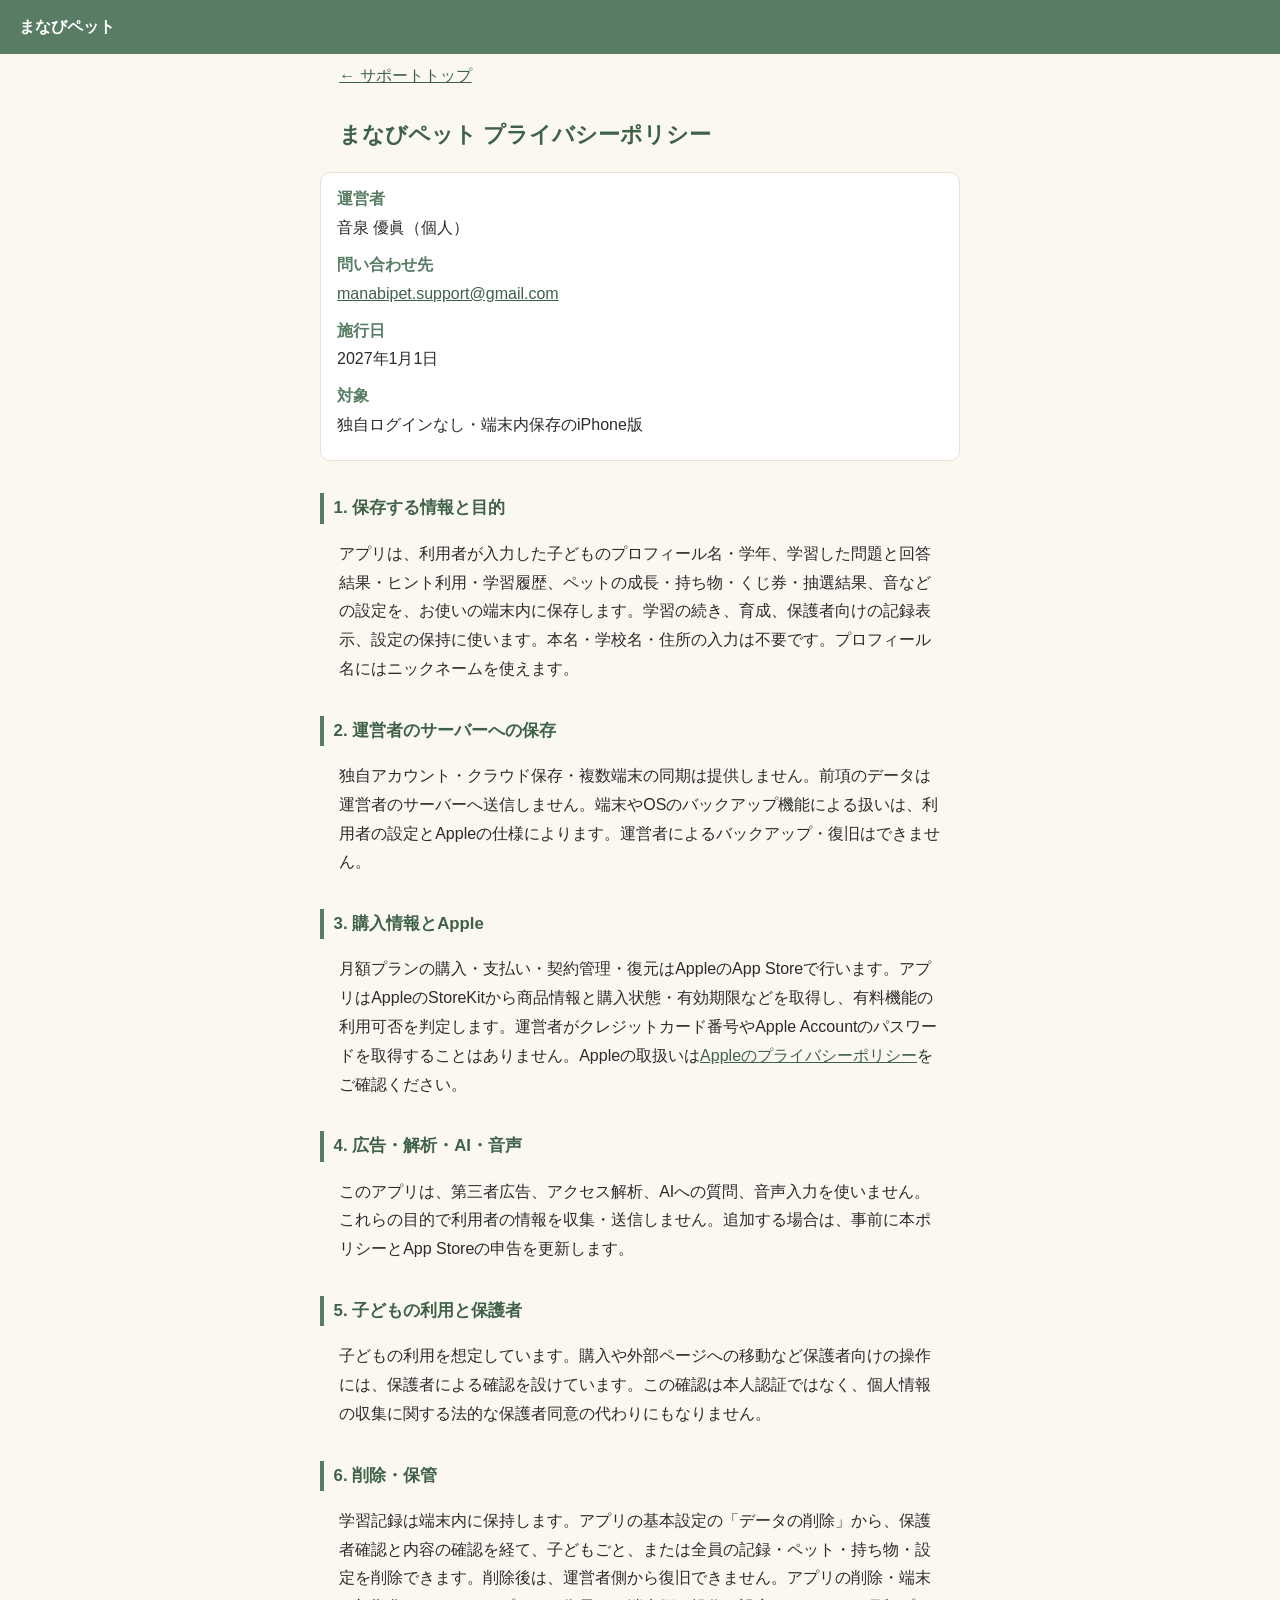
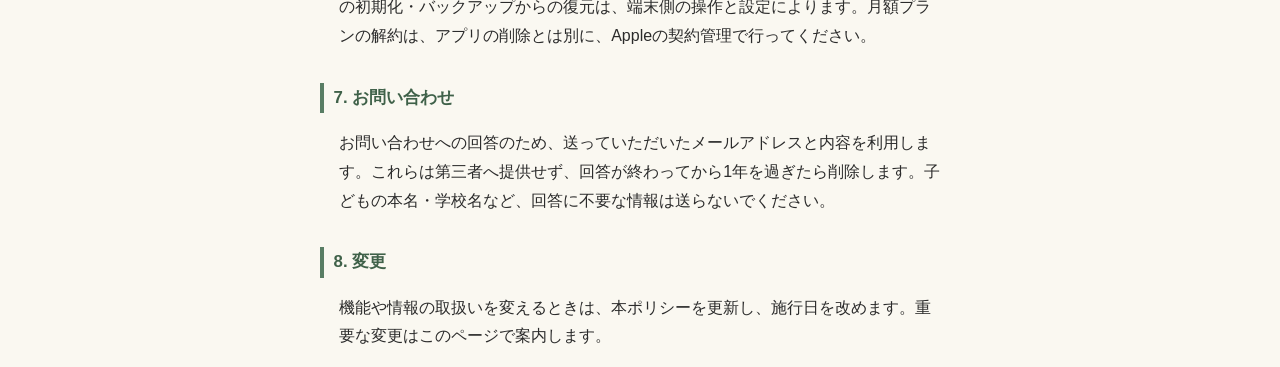
==== privacy.html @ 97fb30bc "まなびペットのサポートページを公開（ポリシー・規約・問い合わせ）" ====
<!doctype html><html lang="ja"><head><meta charset="utf-8"><meta name="viewport" content="width=device-width,initial-scale=1"><title>プライバシーポリシー｜まなびペット</title><link rel="stylesheet" href="style.css"></head><body>
<p><a href="index.html">← サポートトップ</a></p>
<h1>まなびペット プライバシーポリシー</h1>
<dl><dt>運営者</dt><dd>音泉 優眞（個人）</dd><dt>問い合わせ先</dt><dd><a href="mailto:manabipet.support@gmail.com">manabipet.support@gmail.com</a></dd><dt>施行日</dt><dd>2027年1月1日</dd><dt>対象</dt><dd>独自ログインなし・端末内保存のiPhone版</dd></dl>
<h2>1. 保存する情報と目的</h2>
<p>アプリは、利用者が入力した子どものプロフィール名・学年、学習した問題と回答結果・ヒント利用・学習履歴、ペットの成長・持ち物・くじ券・抽選結果、音などの設定を、お使いの端末内に保存します。学習の続き、育成、保護者向けの記録表示、設定の保持に使います。本名・学校名・住所の入力は不要です。プロフィール名にはニックネームを使えます。</p>
<h2>2. 運営者のサーバーへの保存</h2>
<p>独自アカウント・クラウド保存・複数端末の同期は提供しません。前項のデータは運営者のサーバーへ送信しません。端末やOSのバックアップ機能による扱いは、利用者の設定とAppleの仕様によります。運営者によるバックアップ・復旧はできません。</p>
<h2>3. 購入情報とApple</h2>
<p>月額プランの購入・支払い・契約管理・復元はAppleのApp Storeで行います。アプリはAppleのStoreKitから商品情報と購入状態・有効期限などを取得し、有料機能の利用可否を判定します。運営者がクレジットカード番号やApple Accountのパスワードを取得することはありません。Appleの取扱いは<a href="https://www.apple.com/jp/legal/privacy/">Appleのプライバシーポリシー</a>をご確認ください。</p>
<h2>4. 広告・解析・AI・音声</h2>
<p>このアプリは、第三者広告、アクセス解析、AIへの質問、音声入力を使いません。これらの目的で利用者の情報を収集・送信しません。追加する場合は、事前に本ポリシーとApp Storeの申告を更新します。</p>
<h2>5. 子どもの利用と保護者</h2>
<p>子どもの利用を想定しています。購入や外部ページへの移動など保護者向けの操作には、保護者による確認を設けています。この確認は本人認証ではなく、個人情報の収集に関する法的な保護者同意の代わりにもなりません。</p>
<h2>6. 削除・保管</h2>
<p>学習記録は端末内に保持します。アプリの基本設定の「データの削除」から、保護者確認と内容の確認を経て、子どもごと、または全員の記録・ペット・持ち物・設定を削除できます。削除後は、運営者側から復旧できません。アプリの削除・端末の初期化・バックアップからの復元は、端末側の操作と設定によります。月額プランの解約は、アプリの削除とは別に、Appleの契約管理で行ってください。</p>
<h2>7. お問い合わせ</h2>
<p>お問い合わせへの回答のため、送っていただいたメールアドレスと内容を利用します。これらは第三者へ提供せず、回答が終わってから1年を過ぎたら削除します。子どもの本名・学校名など、回答に不要な情報は送らないでください。</p>
<h2>8. 変更</h2>
<p>機能や情報の取扱いを変えるときは、本ポリシーを更新し、施行日を改めます。重要な変更はこのページで案内します。</p>
</body></html>
---- style.css ----
body{font-family:-apple-system,"Hiragino Sans",sans-serif;line-height:1.8;margin:0;background:#FAF8F1;color:#2b2b2b}
body>*{max-width:40rem;margin-left:auto;margin-right:auto;padding-left:1.2rem;padding-right:1.2rem;box-sizing:border-box}
body>h1:first-child,body>p:first-child{margin-top:0}
h1{font-size:1.4rem;color:#3f6149;margin-top:1.5rem}
h2{font-size:1.05rem;margin-top:2rem;color:#3f6149;border-left:4px solid #587D64;padding-left:.6rem}
a{color:#3f6149}nav a{margin-right:1rem}
dl{background:#fff;border:1px solid #e6e1d2;padding:.8rem 1rem;border-radius:10px}dt{font-weight:bold;color:#587D64}dd{margin:0 0 .5rem}
body::before{content:"まなびペット";display:block;max-width:none;background:#587D64;color:#fff;font-weight:bold;padding:.8rem 1.2rem;margin-bottom:.5rem}
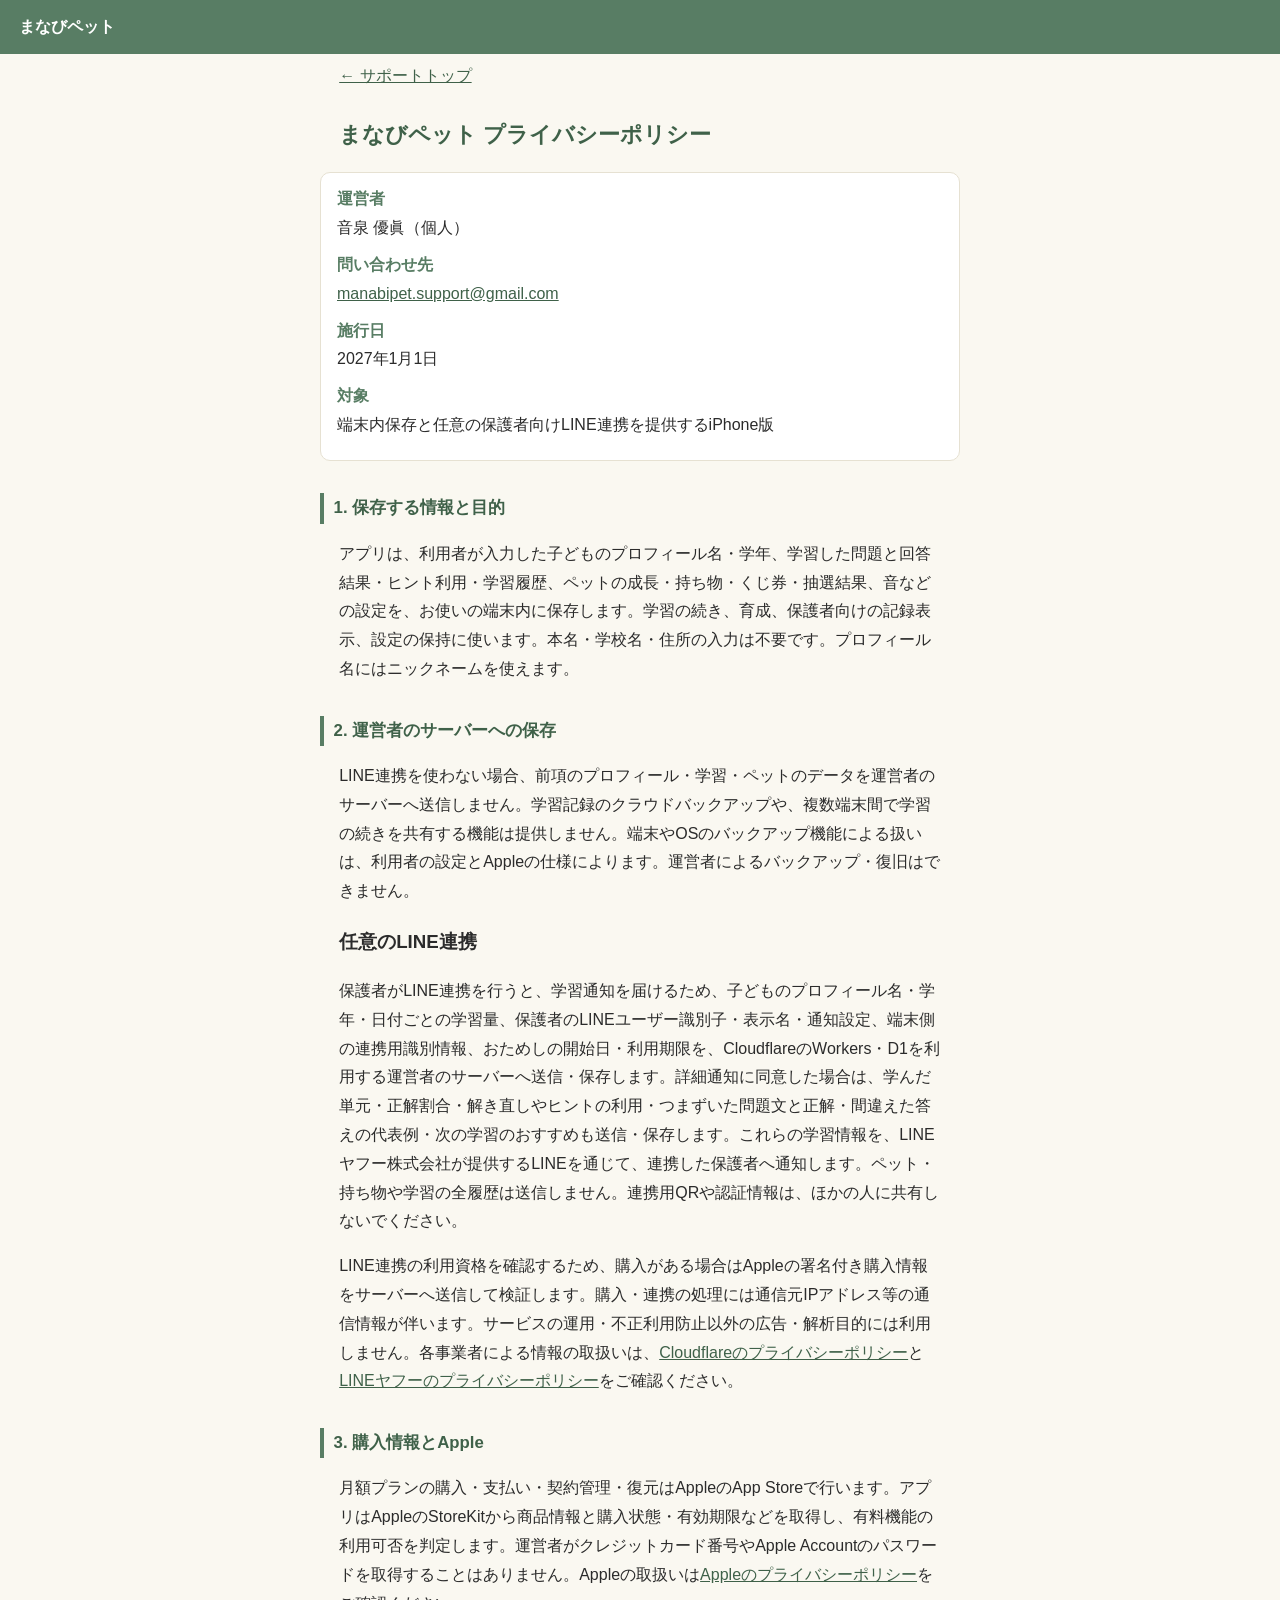
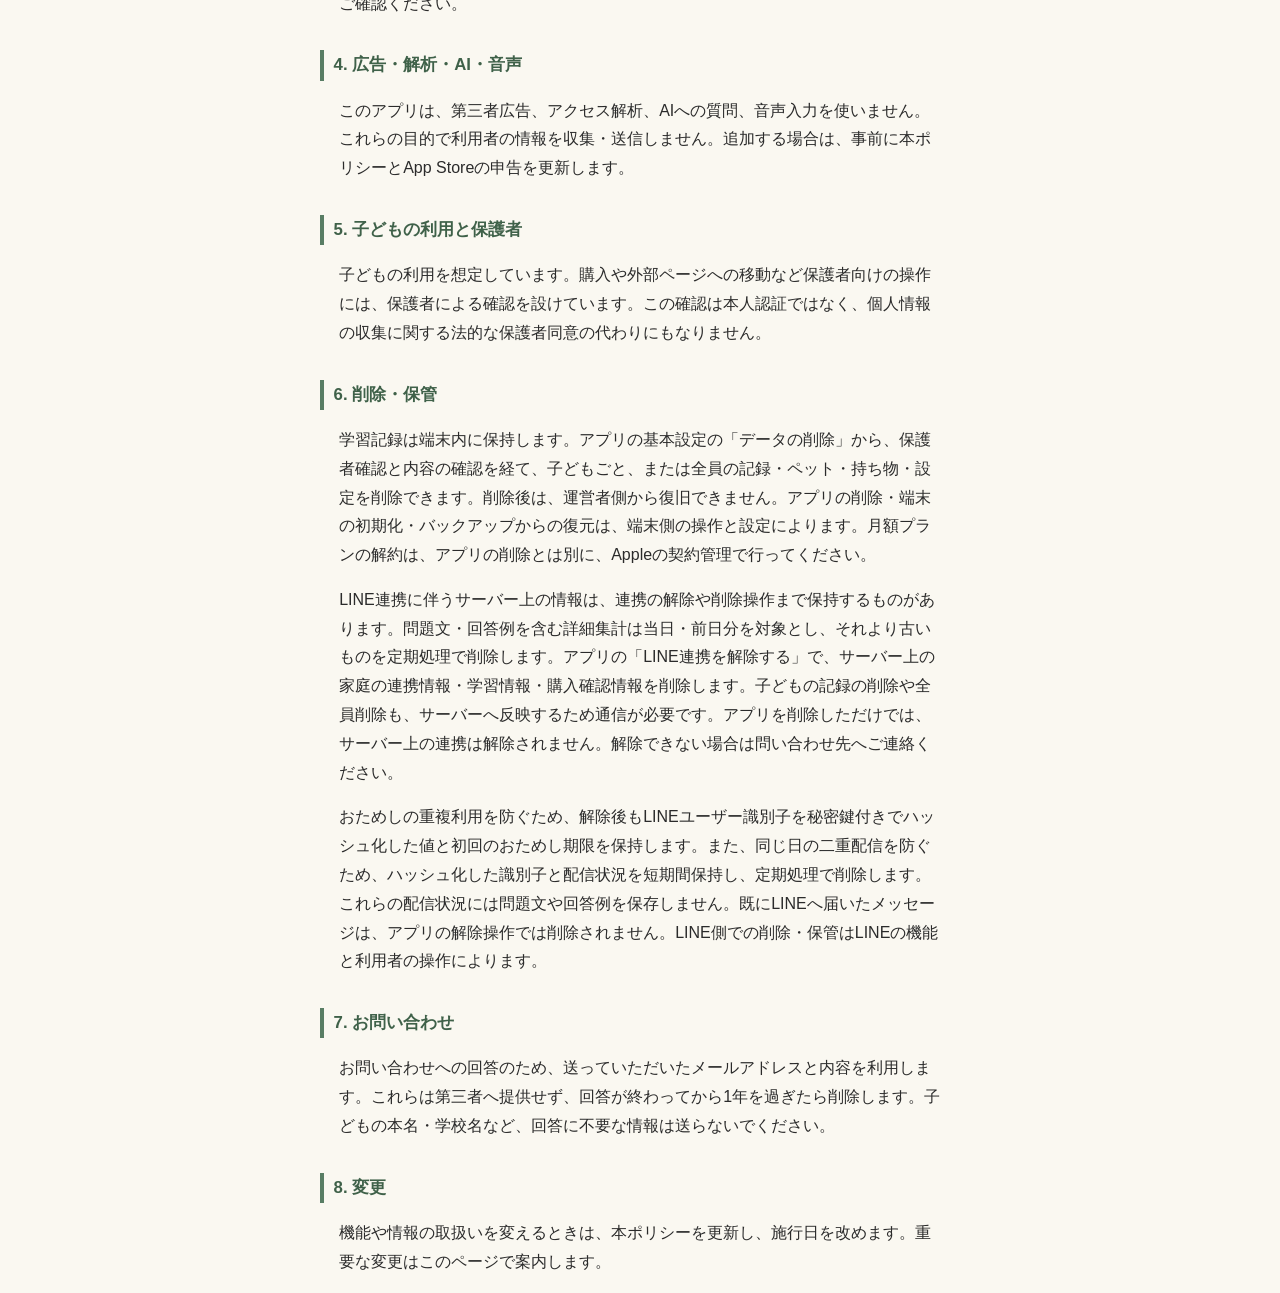
==== commit 5a29ea90: "LINE連携の送信情報と保存・削除の説明を追加（アプリ#2）" ====
--- a/privacy.html
+++ b/privacy.html
@@ -1,11 +1,14 @@
 <!doctype html><html lang="ja"><head><meta charset="utf-8"><meta name="viewport" content="width=device-width,initial-scale=1"><title>プライバシーポリシー｜まなびペット</title><link rel="stylesheet" href="style.css"></head><body>
 <p><a href="index.html">← サポートトップ</a></p>
 <h1>まなびペット プライバシーポリシー</h1>
-<dl><dt>運営者</dt><dd>音泉 優眞（個人）</dd><dt>問い合わせ先</dt><dd><a href="mailto:manabipet.support@gmail.com">manabipet.support@gmail.com</a></dd><dt>施行日</dt><dd>2027年1月1日</dd><dt>対象</dt><dd>独自ログインなし・端末内保存のiPhone版</dd></dl>
+<dl><dt>運営者</dt><dd>音泉 優眞（個人）</dd><dt>問い合わせ先</dt><dd><a href="mailto:manabipet.support@gmail.com">manabipet.support@gmail.com</a></dd><dt>施行日</dt><dd>2027年1月1日</dd><dt>対象</dt><dd>端末内保存と任意の保護者向けLINE連携を提供するiPhone版</dd></dl>
 <h2>1. 保存する情報と目的</h2>
 <p>アプリは、利用者が入力した子どものプロフィール名・学年、学習した問題と回答結果・ヒント利用・学習履歴、ペットの成長・持ち物・くじ券・抽選結果、音などの設定を、お使いの端末内に保存します。学習の続き、育成、保護者向けの記録表示、設定の保持に使います。本名・学校名・住所の入力は不要です。プロフィール名にはニックネームを使えます。</p>
 <h2>2. 運営者のサーバーへの保存</h2>
-<p>独自アカウント・クラウド保存・複数端末の同期は提供しません。前項のデータは運営者のサーバーへ送信しません。端末やOSのバックアップ機能による扱いは、利用者の設定とAppleの仕様によります。運営者によるバックアップ・復旧はできません。</p>
+<p>LINE連携を使わない場合、前項のプロフィール・学習・ペットのデータを運営者のサーバーへ送信しません。学習記録のクラウドバックアップや、複数端末間で学習の続きを共有する機能は提供しません。端末やOSのバックアップ機能による扱いは、利用者の設定とAppleの仕様によります。運営者によるバックアップ・復旧はできません。</p>
+<h3>任意のLINE連携</h3>
+<p>保護者がLINE連携を行うと、学習通知を届けるため、子どものプロフィール名・学年・日付ごとの学習量、保護者のLINEユーザー識別子・表示名・通知設定、端末側の連携用識別情報、おためしの開始日・利用期限を、CloudflareのWorkers・D1を利用する運営者のサーバーへ送信・保存します。詳細通知に同意した場合は、学んだ単元・正解割合・解き直しやヒントの利用・つまずいた問題文と正解・間違えた答えの代表例・次の学習のおすすめも送信・保存します。これらの学習情報を、LINEヤフー株式会社が提供するLINEを通じて、連携した保護者へ通知します。ペット・持ち物や学習の全履歴は送信しません。連携用QRや認証情報は、ほかの人に共有しないでください。</p>
+<p>LINE連携の利用資格を確認するため、購入がある場合はAppleの署名付き購入情報をサーバーへ送信して検証します。購入・連携の処理には通信元IPアドレス等の通信情報が伴います。サービスの運用・不正利用防止以外の広告・解析目的には利用しません。各事業者による情報の取扱いは、<a href="https://www.cloudflare.com/privacypolicy/">Cloudflareのプライバシーポリシー</a>と<a href="https://www.lycorp.co.jp/ja/company/privacypolicy/">LINEヤフーのプライバシーポリシー</a>をご確認ください。</p>
 <h2>3. 購入情報とApple</h2>
 <p>月額プランの購入・支払い・契約管理・復元はAppleのApp Storeで行います。アプリはAppleのStoreKitから商品情報と購入状態・有効期限などを取得し、有料機能の利用可否を判定します。運営者がクレジットカード番号やApple Accountのパスワードを取得することはありません。Appleの取扱いは<a href="https://www.apple.com/jp/legal/privacy/">Appleのプライバシーポリシー</a>をご確認ください。</p>
 <h2>4. 広告・解析・AI・音声</h2>
@@ -14,6 +17,8 @@
 <p>子どもの利用を想定しています。購入や外部ページへの移動など保護者向けの操作には、保護者による確認を設けています。この確認は本人認証ではなく、個人情報の収集に関する法的な保護者同意の代わりにもなりません。</p>
 <h2>6. 削除・保管</h2>
 <p>学習記録は端末内に保持します。アプリの基本設定の「データの削除」から、保護者確認と内容の確認を経て、子どもごと、または全員の記録・ペット・持ち物・設定を削除できます。削除後は、運営者側から復旧できません。アプリの削除・端末の初期化・バックアップからの復元は、端末側の操作と設定によります。月額プランの解約は、アプリの削除とは別に、Appleの契約管理で行ってください。</p>
+<p>LINE連携に伴うサーバー上の情報は、連携の解除や削除操作まで保持するものがあります。問題文・回答例を含む詳細集計は当日・前日分を対象とし、それより古いものを定期処理で削除します。アプリの「LINE連携を解除する」で、サーバー上の家庭の連携情報・学習情報・購入確認情報を削除します。子どもの記録の削除や全員削除も、サーバーへ反映するため通信が必要です。アプリを削除しただけでは、サーバー上の連携は解除されません。解除できない場合は問い合わせ先へご連絡ください。</p>
+<p>おためしの重複利用を防ぐため、解除後もLINEユーザー識別子を秘密鍵付きでハッシュ化した値と初回のおためし期限を保持します。また、同じ日の二重配信を防ぐため、ハッシュ化した識別子と配信状況を短期間保持し、定期処理で削除します。これらの配信状況には問題文や回答例を保存しません。既にLINEへ届いたメッセージは、アプリの解除操作では削除されません。LINE側での削除・保管はLINEの機能と利用者の操作によります。</p>
 <h2>7. お問い合わせ</h2>
 <p>お問い合わせへの回答のため、送っていただいたメールアドレスと内容を利用します。これらは第三者へ提供せず、回答が終わってから1年を過ぎたら削除します。子どもの本名・学校名など、回答に不要な情報は送らないでください。</p>
 <h2>8. 変更</h2>
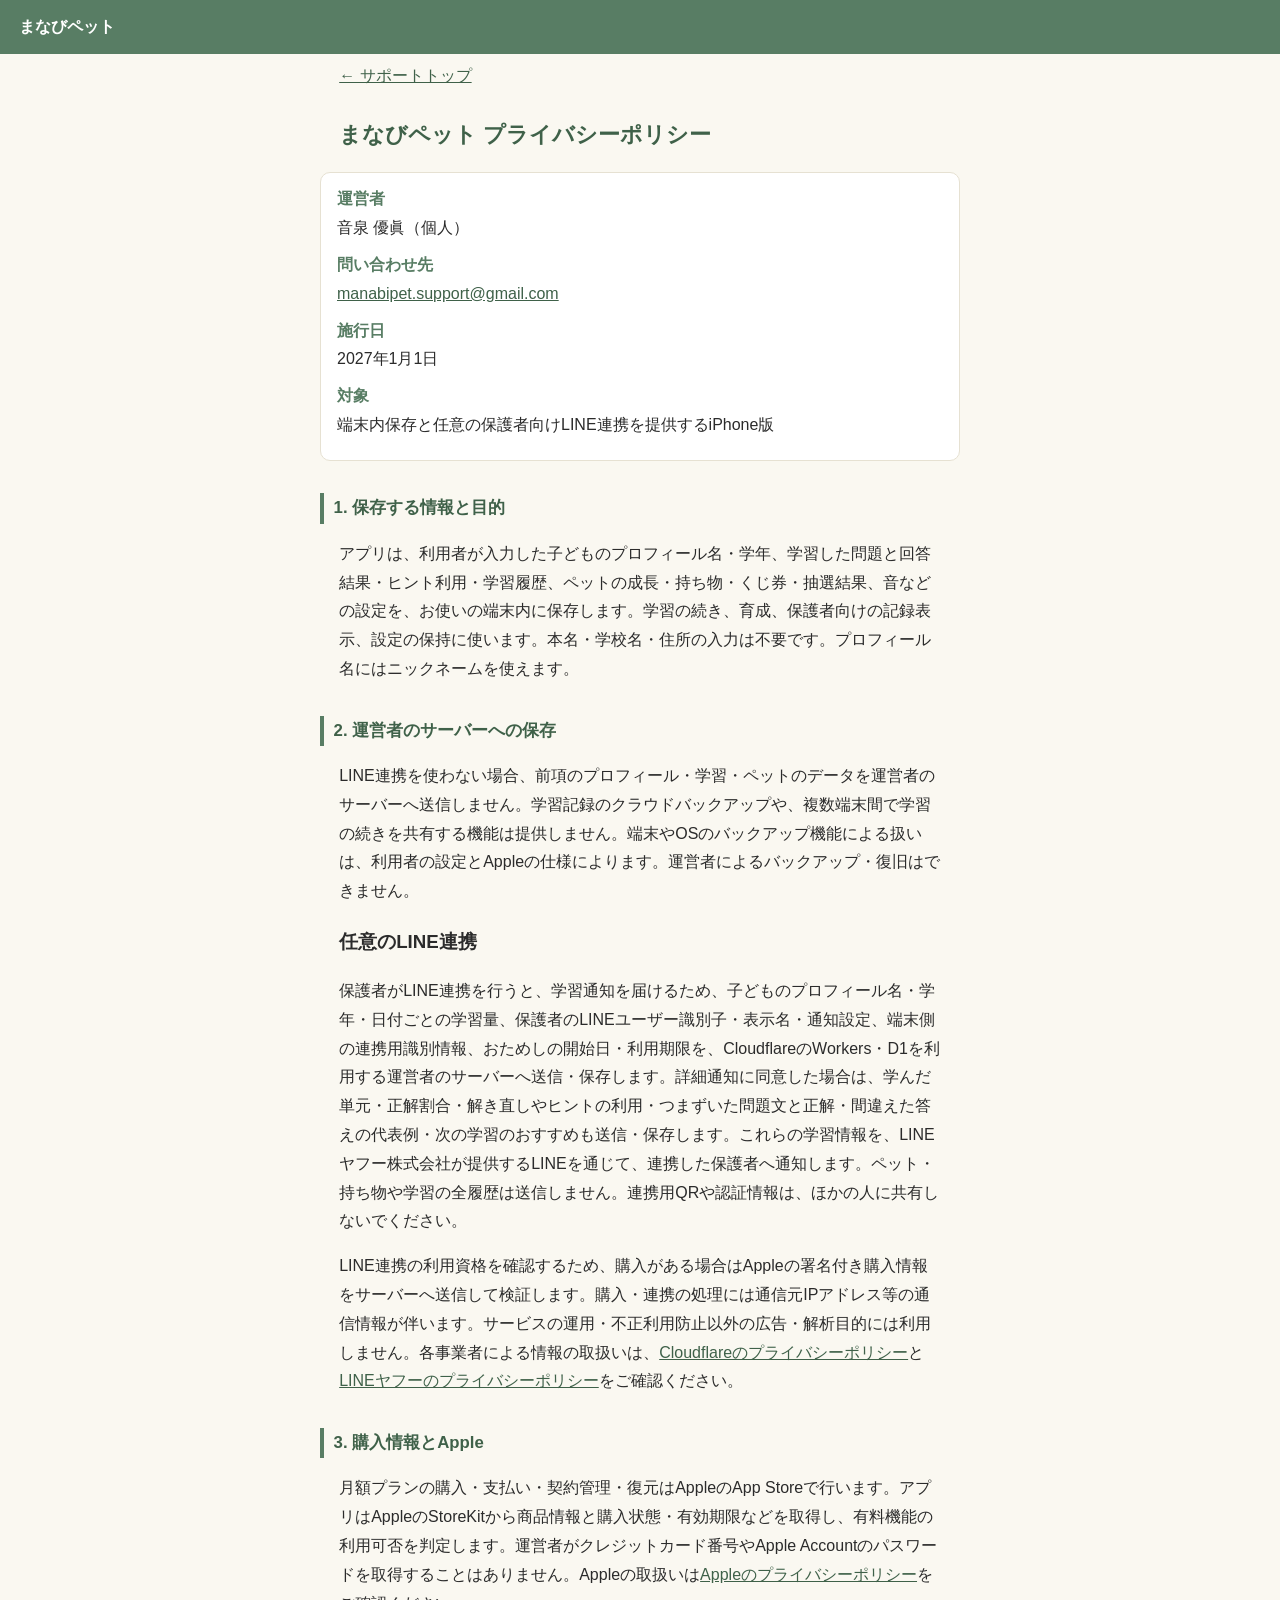
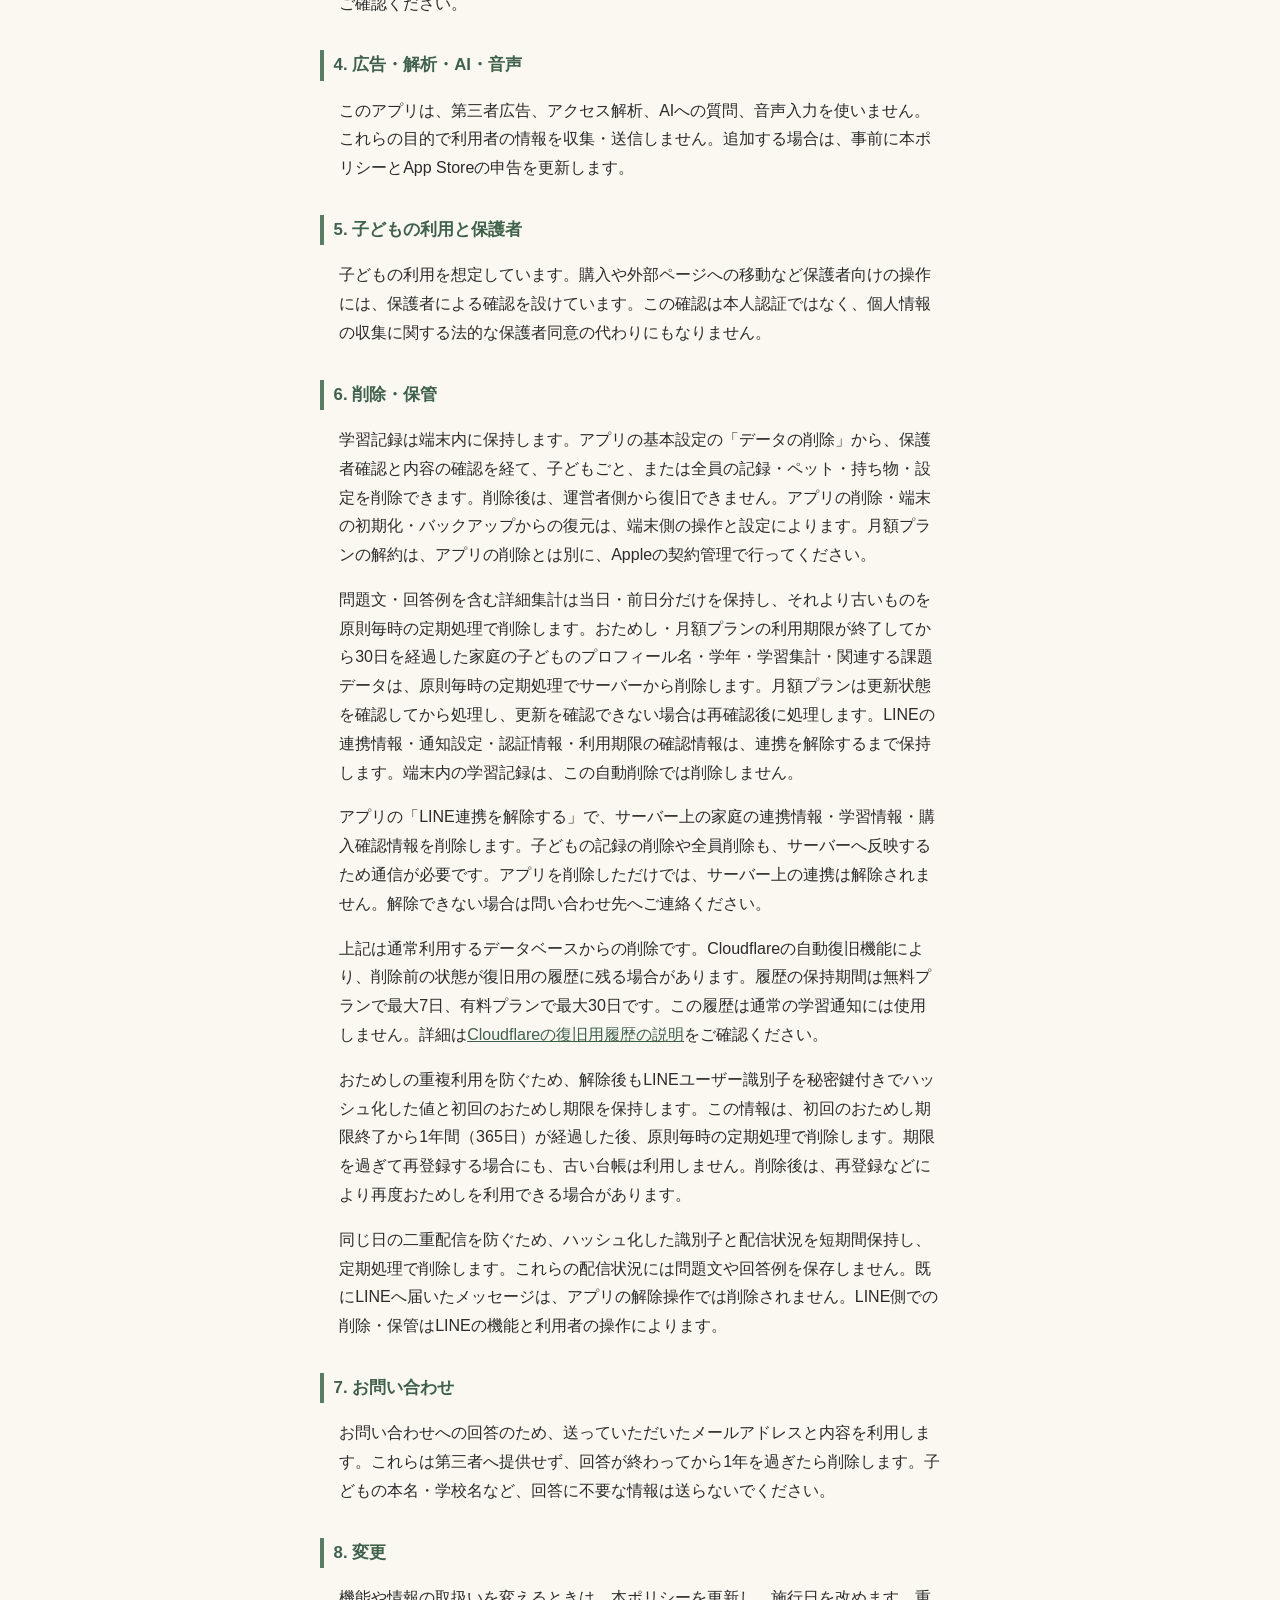
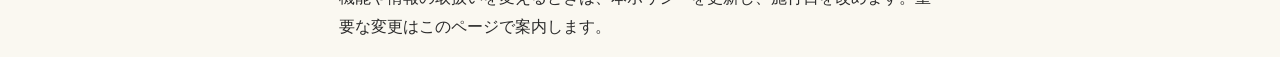
==== commit 2fd377ff: "LINE学習情報とおためし台帳の保存期間を明記（アプリ#2）" ====
--- a/privacy.html
+++ b/privacy.html
@@ -17,8 +17,11 @@
 <p>子どもの利用を想定しています。購入や外部ページへの移動など保護者向けの操作には、保護者による確認を設けています。この確認は本人認証ではなく、個人情報の収集に関する法的な保護者同意の代わりにもなりません。</p>
 <h2>6. 削除・保管</h2>
 <p>学習記録は端末内に保持します。アプリの基本設定の「データの削除」から、保護者確認と内容の確認を経て、子どもごと、または全員の記録・ペット・持ち物・設定を削除できます。削除後は、運営者側から復旧できません。アプリの削除・端末の初期化・バックアップからの復元は、端末側の操作と設定によります。月額プランの解約は、アプリの削除とは別に、Appleの契約管理で行ってください。</p>
-<p>LINE連携に伴うサーバー上の情報は、連携の解除や削除操作まで保持するものがあります。問題文・回答例を含む詳細集計は当日・前日分を対象とし、それより古いものを定期処理で削除します。アプリの「LINE連携を解除する」で、サーバー上の家庭の連携情報・学習情報・購入確認情報を削除します。子どもの記録の削除や全員削除も、サーバーへ反映するため通信が必要です。アプリを削除しただけでは、サーバー上の連携は解除されません。解除できない場合は問い合わせ先へご連絡ください。</p>
-<p>おためしの重複利用を防ぐため、解除後もLINEユーザー識別子を秘密鍵付きでハッシュ化した値と初回のおためし期限を保持します。また、同じ日の二重配信を防ぐため、ハッシュ化した識別子と配信状況を短期間保持し、定期処理で削除します。これらの配信状況には問題文や回答例を保存しません。既にLINEへ届いたメッセージは、アプリの解除操作では削除されません。LINE側での削除・保管はLINEの機能と利用者の操作によります。</p>
+<p>問題文・回答例を含む詳細集計は当日・前日分だけを保持し、それより古いものを原則毎時の定期処理で削除します。おためし・月額プランの利用期限が終了してから30日を経過した家庭の子どものプロフィール名・学年・学習集計・関連する課題データは、原則毎時の定期処理でサーバーから削除します。月額プランは更新状態を確認してから処理し、更新を確認できない場合は再確認後に処理します。LINEの連携情報・通知設定・認証情報・利用期限の確認情報は、連携を解除するまで保持します。端末内の学習記録は、この自動削除では削除しません。</p>
+<p>アプリの「LINE連携を解除する」で、サーバー上の家庭の連携情報・学習情報・購入確認情報を削除します。子どもの記録の削除や全員削除も、サーバーへ反映するため通信が必要です。アプリを削除しただけでは、サーバー上の連携は解除されません。解除できない場合は問い合わせ先へご連絡ください。</p>
+<p>上記は通常利用するデータベースからの削除です。Cloudflareの自動復旧機能により、削除前の状態が復旧用の履歴に残る場合があります。履歴の保持期間は無料プランで最大7日、有料プランで最大30日です。この履歴は通常の学習通知には使用しません。詳細は<a href="https://developers.cloudflare.com/d1/reference/time-travel/">Cloudflareの復旧用履歴の説明</a>をご確認ください。</p>
+<p>おためしの重複利用を防ぐため、解除後もLINEユーザー識別子を秘密鍵付きでハッシュ化した値と初回のおためし期限を保持します。この情報は、初回のおためし期限終了から1年間（365日）が経過した後、原則毎時の定期処理で削除します。期限を過ぎて再登録する場合にも、古い台帳は利用しません。削除後は、再登録などにより再度おためしを利用できる場合があります。</p>
+<p>同じ日の二重配信を防ぐため、ハッシュ化した識別子と配信状況を短期間保持し、定期処理で削除します。これらの配信状況には問題文や回答例を保存しません。既にLINEへ届いたメッセージは、アプリの解除操作では削除されません。LINE側での削除・保管はLINEの機能と利用者の操作によります。</p>
 <h2>7. お問い合わせ</h2>
 <p>お問い合わせへの回答のため、送っていただいたメールアドレスと内容を利用します。これらは第三者へ提供せず、回答が終わってから1年を過ぎたら削除します。子どもの本名・学校名など、回答に不要な情報は送らないでください。</p>
 <h2>8. 変更</h2>
